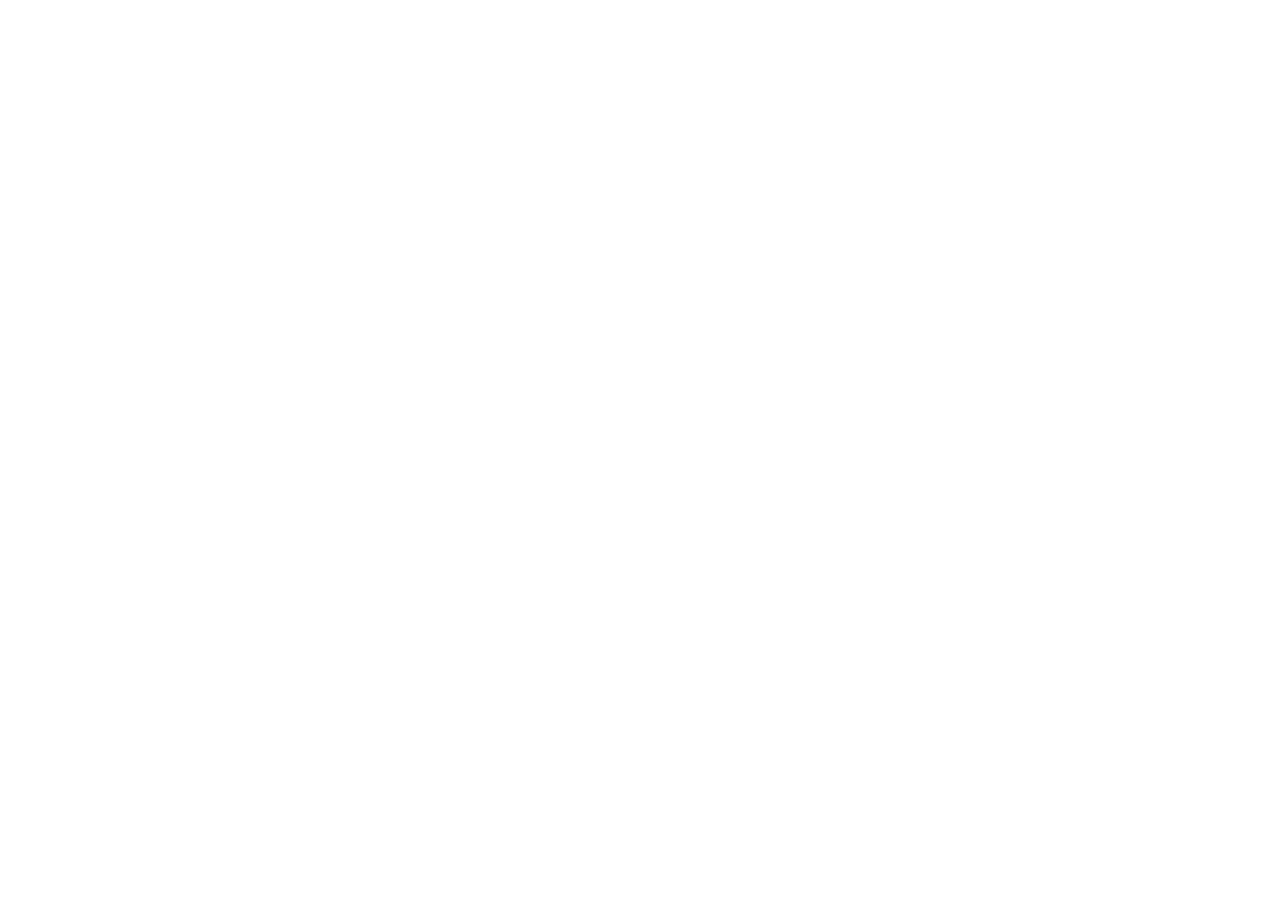
==== app.html @ 86e15a0a "Ajustando tamnho do palco" ====
<!DOCTYPE html>
<html lang="pt-br">
<head>
    <meta charset="UTF-8">
    <meta http-equiv="X-UA-Compatible" content="IE=edge">
    <meta name="viewport" content="width=device-width, initial-scale=1.0">
    <title>Document</title>
    <script src="jogo.js"></script>
</head>
<body onresize="ajustaTamanhoPalcoJogo()">
    
</body>
</html>
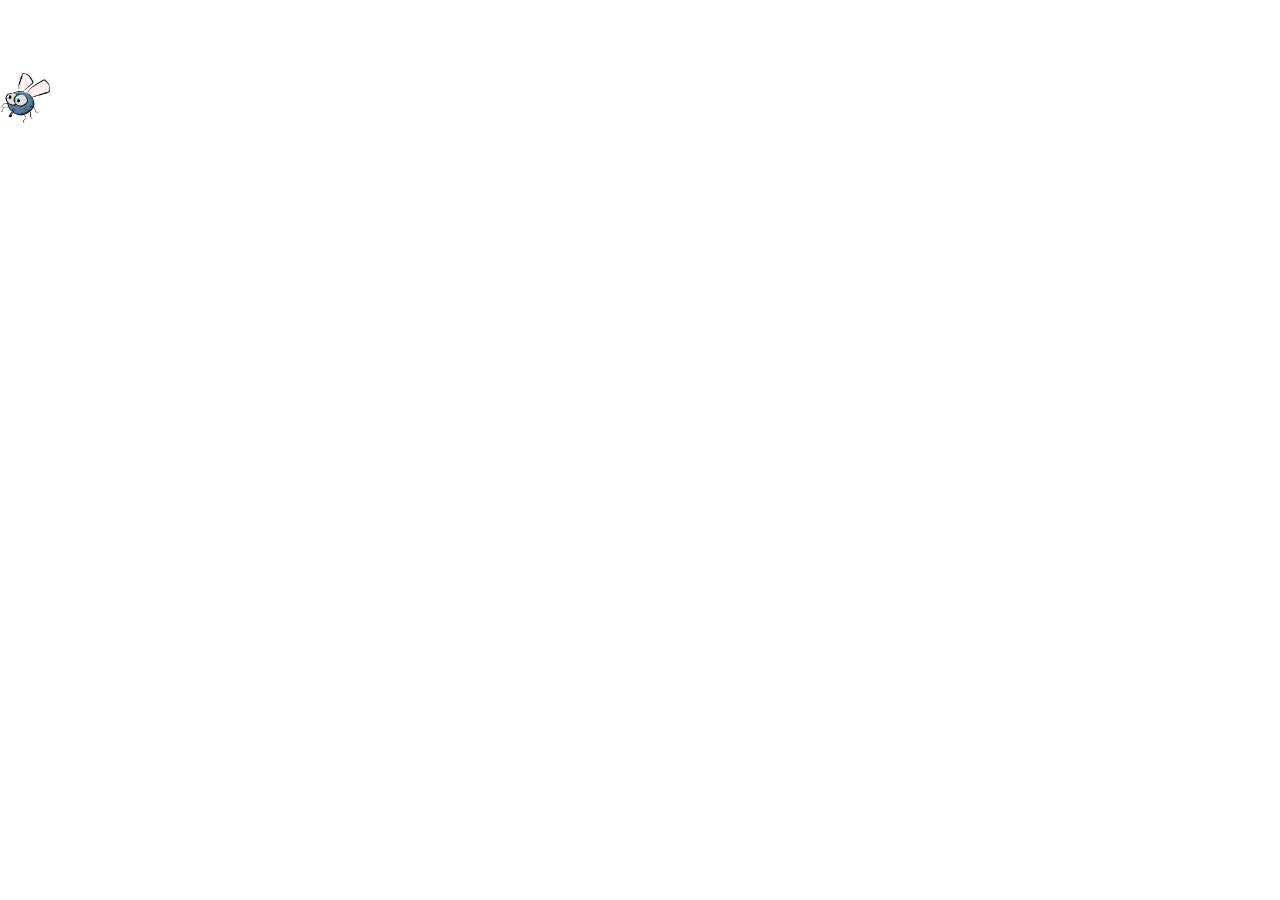
==== commit 61a855ce: "crinado posições randômicas" ====
--- a/app.html
+++ b/app.html
@@ -4,10 +4,16 @@
     <meta charset="UTF-8">
     <meta http-equiv="X-UA-Compatible" content="IE=edge">
     <meta name="viewport" content="width=device-width, initial-scale=1.0">
+    <link rel="stylesheet" href="estilo.css">
     <title>Document</title>
     <script src="jogo.js"></script>
 </head>
 <body onresize="ajustaTamanhoPalcoJogo()">
     
+
+
+    <script>
+        posicaoRandomica()
+    </script>
 </body>
 </html>--- a/estilo.css
+++ b/estilo.css
@@ -0,0 +1,4 @@
+.mosquito1 {
+    width: 50px;
+    height: 50px;
+}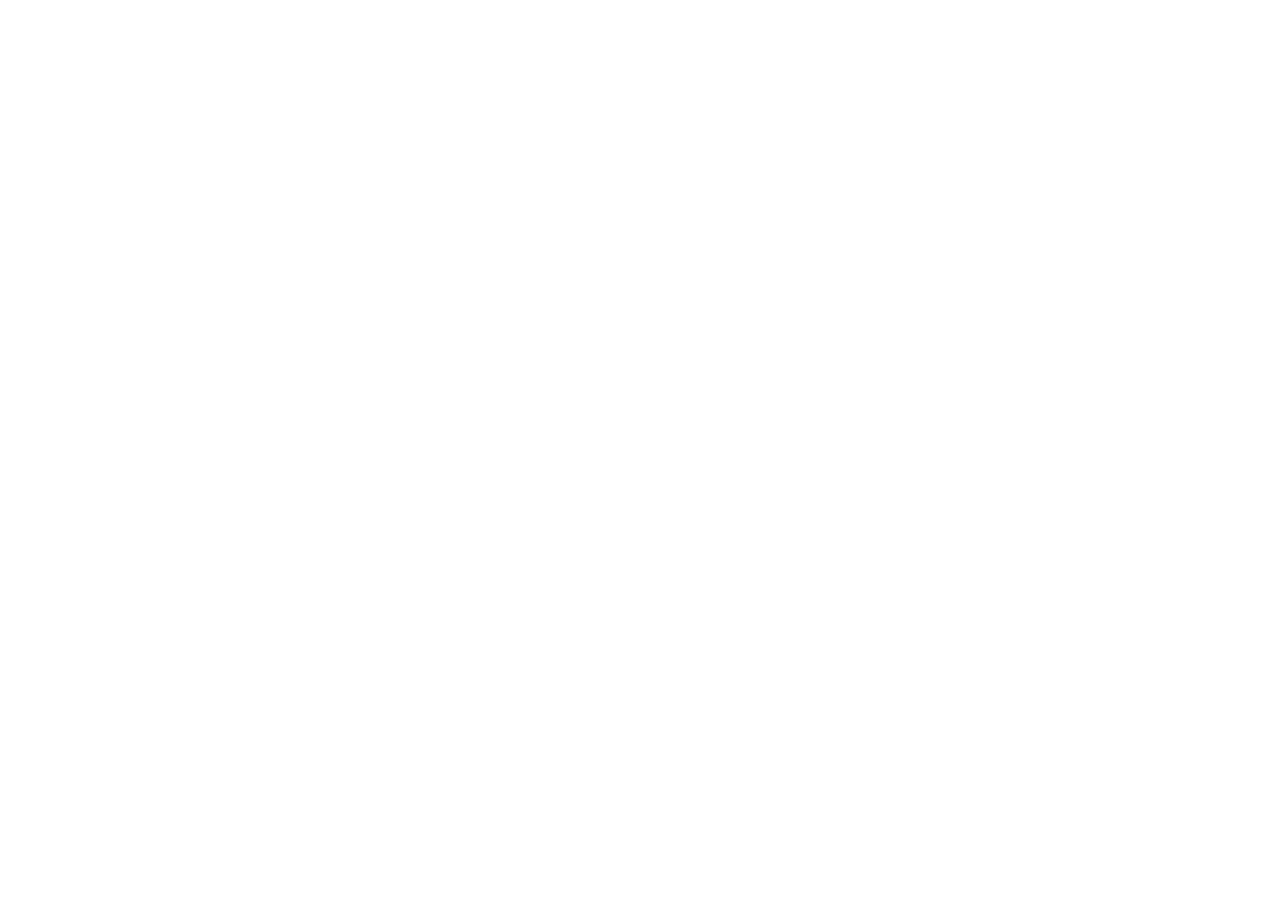
==== commit 1ef84246: "Criando e removendo o mosquito a cada ciclo de tempo" ====
--- a/app.html
+++ b/app.html
@@ -13,7 +13,9 @@
 
 
     <script>
-        posicaoRandomica()
+        setInterval(function(){
+            posicaoRandomica()
+        },1000)
     </script>
 </body>
 </html>--- a/estilo.css
+++ b/estilo.css
@@ -1,4 +1,22 @@
 .mosquito1 {
     width: 50px;
     height: 50px;
+}
+
+.mosquito2 {
+    width: 70px;
+    height: 70px;
+}
+
+.mosquito3 {
+    width: 90px;
+    height: 90px;
+}
+
+.ladoA {
+    transform: scaleX(1);
+}
+
+.ladoB {
+    transform: scaleX(-1);
 }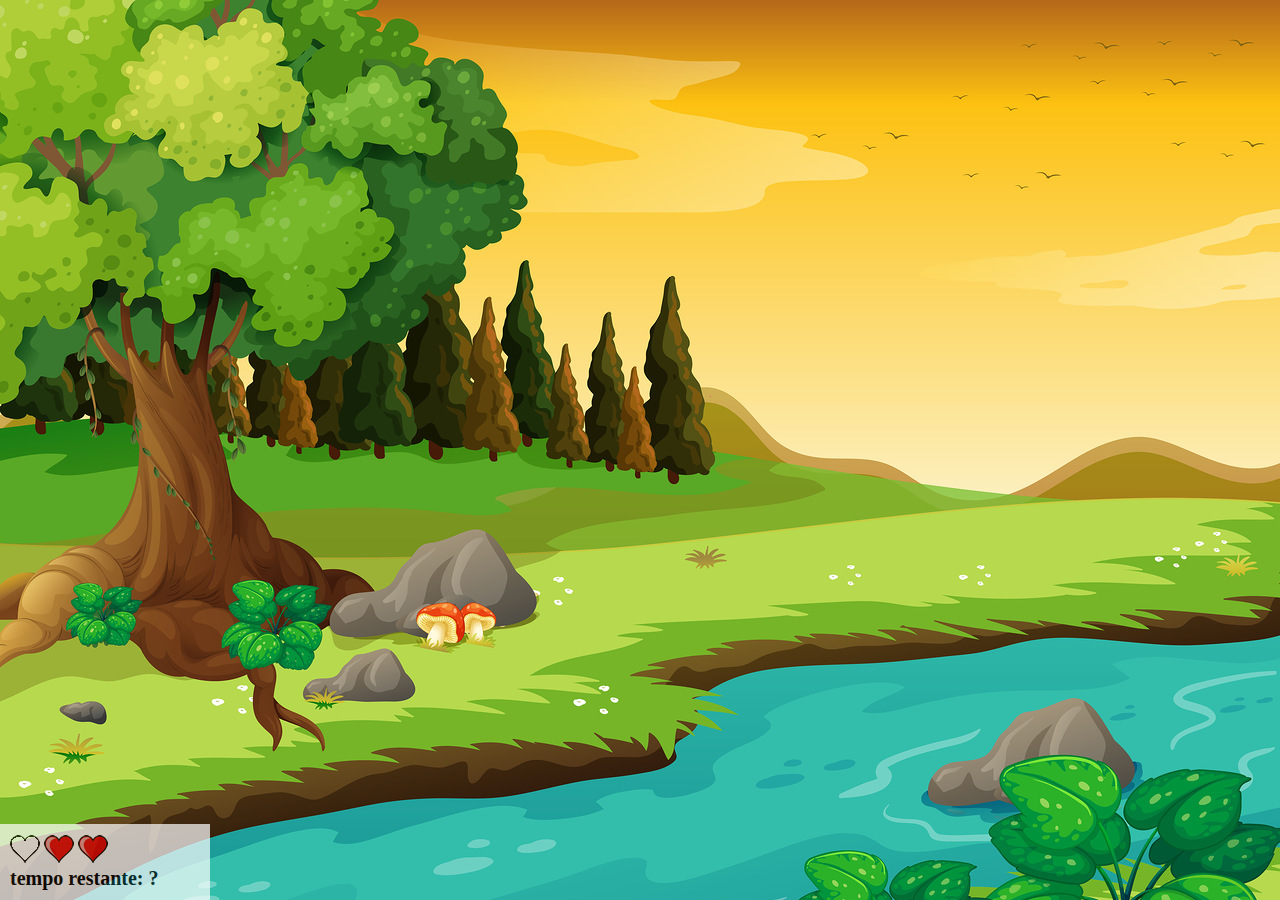
==== commit aea2084a: "Criando o cenário" ====
--- a/app.html
+++ b/app.html
@@ -10,6 +10,16 @@
 </head>
 <body onresize="ajustaTamanhoPalcoJogo()">
     
+    <div class="painel">
+        <div class="vidas">  
+            <img src="imagens/coracao_vazio.png" alt="" srcset="">
+            <img src="imagens/coracao_cheio.png" alt="" srcset="">
+            <img src="imagens/coracao_cheio.png" alt="" srcset="">
+        </div>
+        <div class="cronometro">
+            tempo restante: ?
+        </div>
+    </div>
 
 
     <script>
--- a/estilo.css
+++ b/estilo.css
@@ -1,3 +1,10 @@
+body {
+    background-image: url(imagens/bg.jpg);
+    background-repeat: no-repeat;
+    background-size: 100%;
+}
+
+
 .mosquito1 {
     width: 50px;
     height: 50px;
@@ -19,4 +26,28 @@
 
 .ladoB {
     transform: scaleX(-1);
-}+}
+
+.painel {
+    position: absolute;
+    width: 190px;
+    padding: 10px;
+    left: 0px;
+    bottom: 0px;
+    border-top: solid 1px #fff;
+    background-color: #fff;
+    opacity: 0.7;
+}
+
+.vidas {
+    float: left;
+}
+
+.cronometro {
+    float: left;
+    font-size: 20px;
+    font-weight: bold;
+}
+
+
+
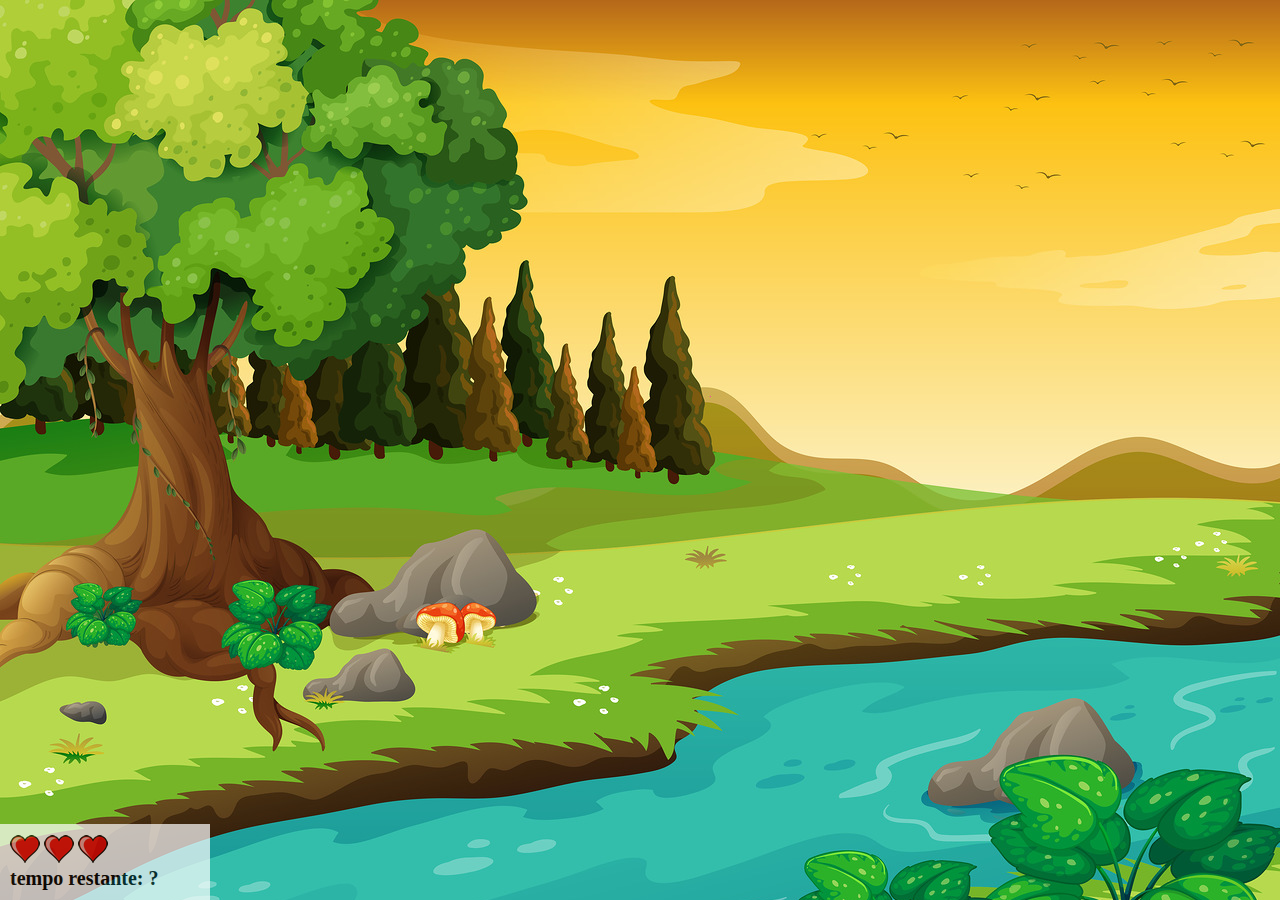
==== commit 2d900412: "Controlando os pontos de vida" ====
--- a/app.html
+++ b/app.html
@@ -12,9 +12,9 @@
     
     <div class="painel">
         <div class="vidas">  
-            <img src="imagens/coracao_vazio.png" alt="" srcset="">
-            <img src="imagens/coracao_cheio.png" alt="" srcset="">
-            <img src="imagens/coracao_cheio.png" alt="" srcset="">
+            <img id="v1" src="imagens/coracao_cheio.png" alt="" srcset="">
+            <img id="v2" src="imagens/coracao_cheio.png" alt="" srcset="">
+            <img id="v3" src="imagens/coracao_cheio.png" alt="" srcset="">
         </div>
         <div class="cronometro">
             tempo restante: ?
@@ -25,7 +25,7 @@
     <script>
         setInterval(function(){
             posicaoRandomica()
-        },1000)
+        },2000)
     </script>
 </body>
 </html>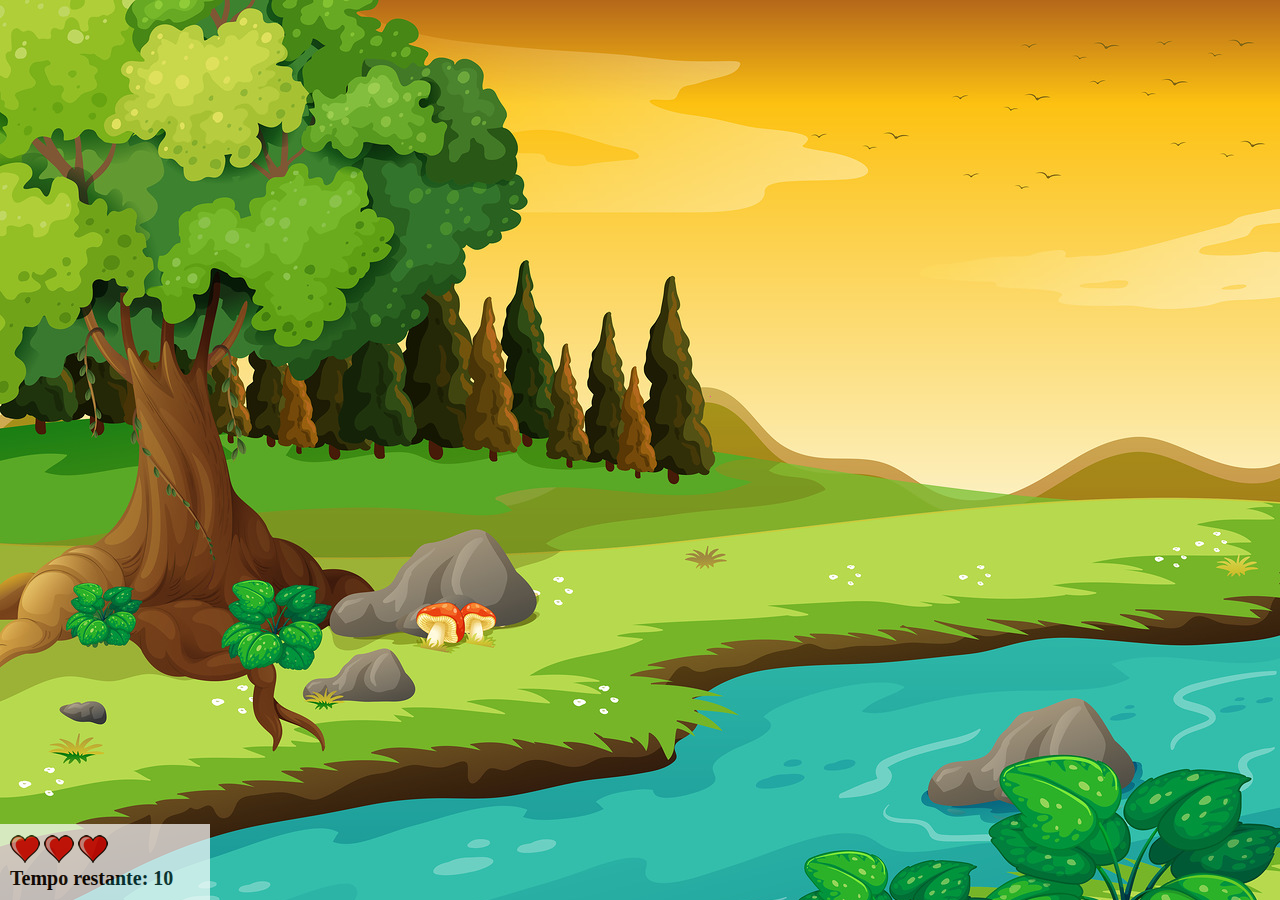
==== commit 9b32a279: "Adcionando cronometro" ====
--- a/app.html
+++ b/app.html
@@ -17,13 +17,15 @@
             <img id="v3" src="imagens/coracao_cheio.png" alt="" srcset="">
         </div>
         <div class="cronometro">
-            tempo restante: ?
+            Tempo restante: <span id="cronometro"></span>
         </div>
     </div>
 
 
     <script>
-        setInterval(function(){
+        document.getElementById('cronometro').innerHTML = tempo
+
+        var criaMosquito = setInterval(function(){
             posicaoRandomica()
         },2000)
     </script>
